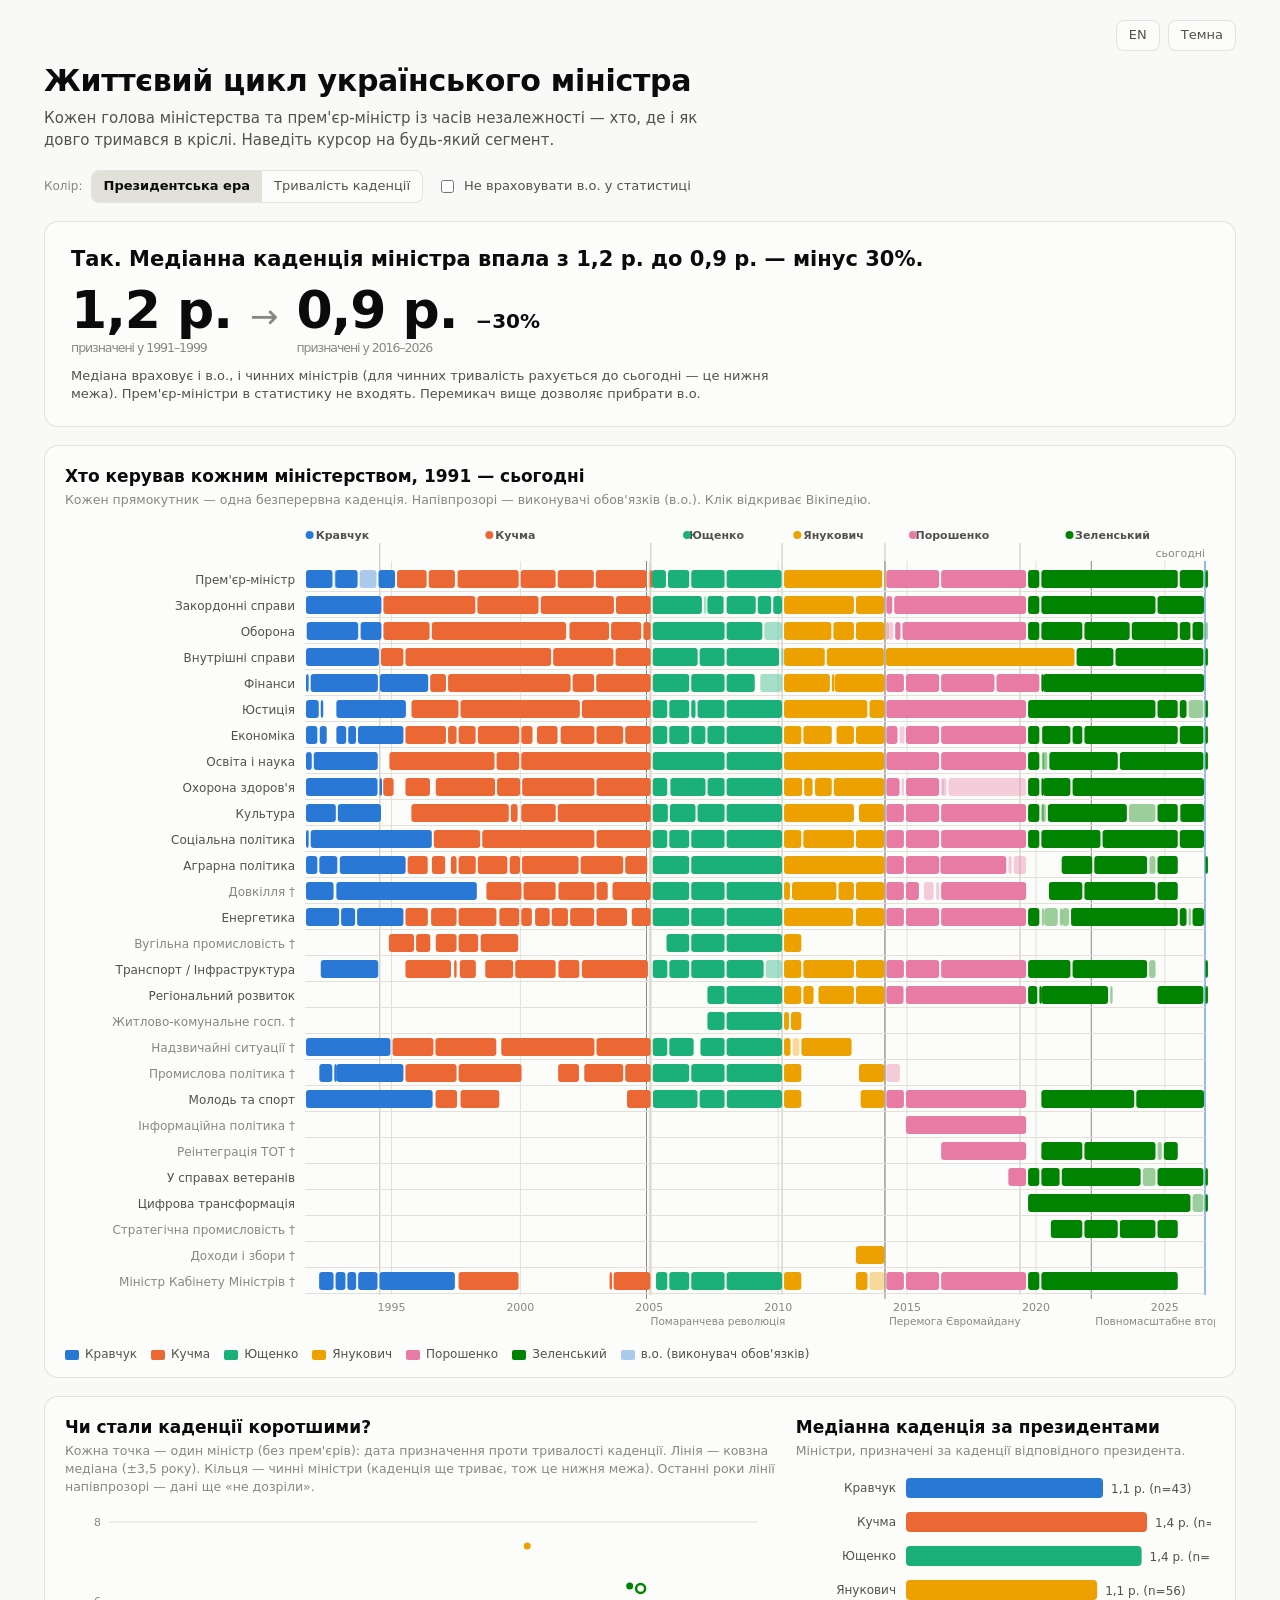
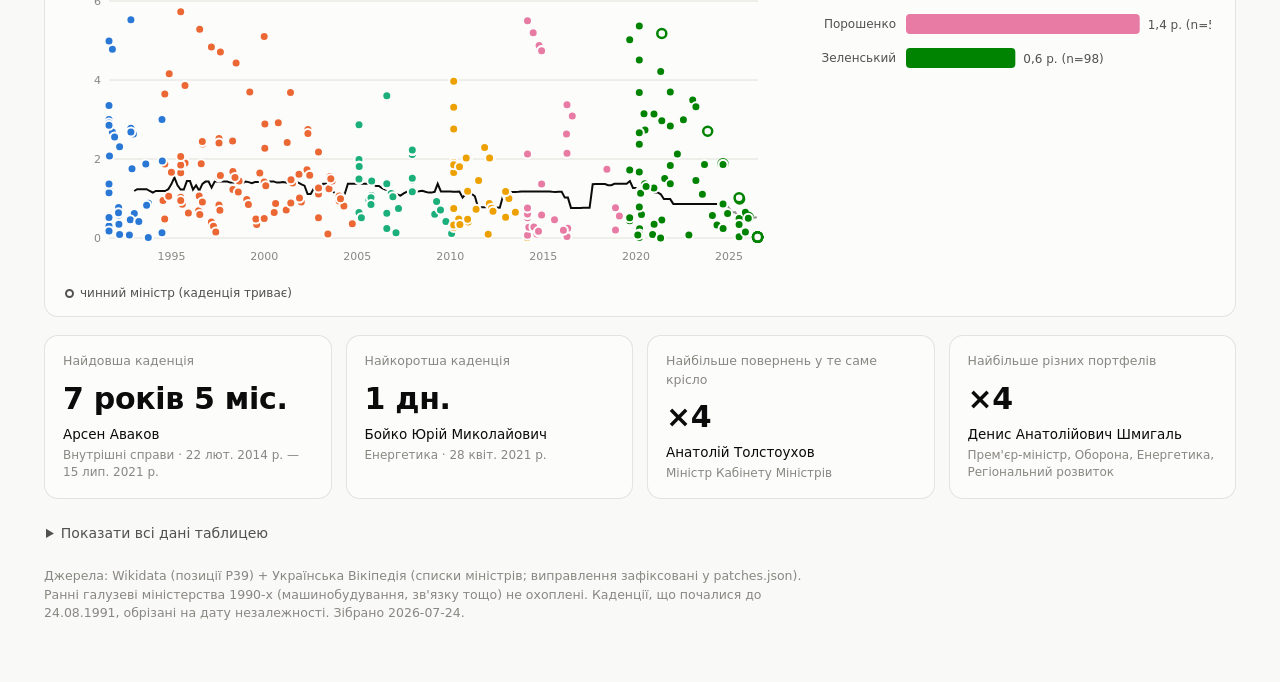
==== viz/index.html @ 1d7c1d6a "Add Ukraine ministers tenure dataset and interactive timeline Tenure data for every ministry head an" ====
<!DOCTYPE html>
<html lang="uk">
<head>
<meta charset="utf-8">
<meta name="viewport" content="width=device-width, initial-scale=1">
<title>Життєвий цикл українського міністра</title>
<link rel="stylesheet" href="style.css">
</head>
<body>
<div class="wrap">
  <header>
    <div class="topbar">
      <button id="lang-btn" class="ctl" type="button">EN</button>
      <button id="theme-btn" class="ctl" type="button">Темна</button>
    </div>
    <h1 id="title"></h1>
    <p id="subtitle" class="subtitle"></p>
  </header>

  <div class="controls">
    <span id="color-label" class="ctl-label"></span>
    <span class="seg" role="group">
      <button id="color-era" type="button" aria-pressed="true"></button>
      <button id="color-dur" type="button" aria-pressed="false"></button>
    </span>
    <label class="chk"><input type="checkbox" id="acting-chk"> <span id="acting-label-txt"></span></label>
  </div>

  <section id="hero" class="hero"></section>

  <section class="card">
    <h2 id="timeline-title"></h2>
    <p id="timeline-cap" class="cap"></p>
    <div class="scrollx"><div id="timeline-host"></div></div>
    <div id="tl-legend" class="legend"></div>
  </section>

  <section class="card">
    <div class="twocol">
      <div>
        <h2 id="trend-title"></h2>
        <p id="trend-cap" class="cap"></p>
        <div id="scatter-host"></div>
        <div id="trend-legend" class="legend"></div>
      </div>
      <div>
        <h2 id="era-title"></h2>
        <p id="era-cap" class="cap"></p>
        <div id="erabars-host"></div>
      </div>
    </div>
  </section>

  <section id="records" class="tiles"></section>

  <details class="tablewrap">
    <summary id="table-summary"></summary>
    <div class="scrollx"><div id="table-host"></div></div>
  </details>

  <footer><span id="footer-text"></span></footer>
</div>
<div id="tooltip" role="tooltip"></div>
<script src="data.js"></script>
<script src="app.js"></script>
</body>
</html>
---- viz/style.css ----
/* Ukraine ministers tenure — theme tokens & layout */

:root {
  color-scheme: light;
  --page: #f9f9f7;
  --surface: #fcfcfb;
  --ink: #0b0b0b;
  --ink-2: #52514e;
  --muted: #898781;
  --grid: #e1e0d9;
  --baseline: #c3c2b7;
  --border: rgba(11, 11, 11, 0.10);
  /* categorical era slots (validated order) */
  --era-kravchuk: #2a78d6;
  --era-kuchma: #eb6834;
  --era-yushchenko: #1baf7a;
  --era-yanukovych: #eda100;
  --era-poroshenko: #e87ba4;
  --era-zelensky: #008300;
  /* sequential (tenure length, light: light→dark = short→long) */
  --dur-0: #86b6ef;
  --dur-1: #5598e7;
  --dur-2: #2a78d6;
  --dur-3: #1c5cab;
  --dur-4: #0d366b;
  --accent: #2a78d6;
}
@media (prefers-color-scheme: dark) {
  :root:not([data-theme="light"]) {
    color-scheme: dark;
    --page: #0d0d0d;
    --surface: #1a1a19;
    --ink: #ffffff;
    --ink-2: #c3c2b7;
    --muted: #898781;
    --grid: #2c2c2a;
    --baseline: #383835;
    --border: rgba(255, 255, 255, 0.10);
    --era-kravchuk: #3987e5;
    --era-kuchma: #d95926;
    --era-yushchenko: #199e70;
    --era-yanukovych: #c98500;
    --era-poroshenko: #d55181;
    --era-zelensky: #008300;
    --dur-0: #184f95;
    --dur-1: #256abf;
    --dur-2: #3987e5;
    --dur-3: #6da7ec;
    --dur-4: #9ec5f4;
    --accent: #3987e5;
  }
}
:root[data-theme="dark"] {
  color-scheme: dark;
  --page: #0d0d0d;
  --surface: #1a1a19;
  --ink: #ffffff;
  --ink-2: #c3c2b7;
  --muted: #898781;
  --grid: #2c2c2a;
  --baseline: #383835;
  --border: rgba(255, 255, 255, 0.10);
  --era-kravchuk: #3987e5;
  --era-kuchma: #d95926;
  --era-yushchenko: #199e70;
  --era-yanukovych: #c98500;
  --era-poroshenko: #d55181;
  --era-zelensky: #008300;
  --dur-0: #184f95;
  --dur-1: #256abf;
  --dur-2: #3987e5;
  --dur-3: #6da7ec;
  --dur-4: #9ec5f4;
  --accent: #3987e5;
}

* { box-sizing: border-box; }
html, body { margin: 0; padding: 0; }
body {
  background: var(--page);
  color: var(--ink);
  font-family: system-ui, -apple-system, "Segoe UI", sans-serif;
  font-size: 15px;
  line-height: 1.45;
}
.wrap { max-width: 1240px; margin: 0 auto; padding: 20px 24px 60px; }

/* header */
.topbar { display: flex; justify-content: flex-end; gap: 8px; margin-bottom: 8px; }
h1 { font-size: 30px; margin: 4px 0 6px; letter-spacing: -0.01em; }
.subtitle { color: var(--ink-2); margin: 0 0 18px; max-width: 72ch; }

button.ctl {
  font: inherit; font-size: 13px;
  color: var(--ink-2);
  background: var(--surface);
  border: 1px solid var(--border);
  border-radius: 8px;
  padding: 5px 12px;
  cursor: pointer;
}
button.ctl:hover { color: var(--ink); }
button.ctl[aria-pressed="true"] { color: var(--ink); font-weight: 600; border-color: var(--baseline); }

.seg { display: inline-flex; border: 1px solid var(--border); border-radius: 8px; overflow: hidden; background: var(--surface); }
.seg button {
  font: inherit; font-size: 13px; border: 0; background: transparent;
  color: var(--ink-2); padding: 6px 12px; cursor: pointer;
}
.seg button[aria-pressed="true"] { background: var(--grid); color: var(--ink); font-weight: 600; }

.controls {
  display: flex; flex-wrap: wrap; align-items: center; gap: 14px;
  margin: 14px 0 18px;
}
.controls label.chk { display: inline-flex; align-items: center; gap: 7px; font-size: 13px; color: var(--ink-2); cursor: pointer; }
.controls .ctl-label { font-size: 12px; color: var(--muted); margin-right: -6px; }

/* hero */
.hero {
  background: var(--surface);
  border: 1px solid var(--border);
  border-radius: 14px;
  padding: 22px 26px;
  margin-bottom: 18px;
}
.hero .answer { font-size: 21px; font-weight: 650; margin: 0 0 10px; }
.hero .figures { display: flex; align-items: baseline; gap: 18px; flex-wrap: wrap; }
.hero .fig { font-size: 52px; font-weight: 650; letter-spacing: -0.02em; line-height: 1; }
.hero .arrow { font-size: 34px; color: var(--muted); }
.hero .figcap { display: block; font-size: 12.5px; color: var(--muted); margin-top: 6px; font-weight: 400; }
.hero .delta { font-size: 20px; font-weight: 650; }
.hero .note { color: var(--ink-2); font-size: 13px; margin: 12px 0 0; max-width: 90ch; }

/* cards */
.card {
  background: var(--surface);
  border: 1px solid var(--border);
  border-radius: 14px;
  padding: 18px 20px 14px;
  margin-bottom: 18px;
}
.card h2 { font-size: 17px; margin: 0 0 2px; }
.card .cap { color: var(--muted); font-size: 12.5px; margin: 0 0 12px; }
.scrollx { overflow-x: auto; }

svg text { font-family: inherit; }
svg .rowlabel { font-size: 12px; fill: var(--ink-2); }
svg .rowlabel.defunct { fill: var(--muted); }
svg .axis { font-size: 11px; fill: var(--muted); }
svg .eralabel { font-size: 11px; font-weight: 600; fill: var(--ink-2); }
svg .eventlabel { font-size: 10.5px; fill: var(--muted); }
svg .gridline { stroke: var(--grid); stroke-width: 1; }
svg .erabound { stroke: var(--baseline); stroke-width: 1; }
svg .eventline { stroke: var(--muted); stroke-width: 1; }
svg .todayline { stroke: var(--accent); stroke-width: 1; }
svg .trend { stroke: var(--ink); stroke-width: 2; fill: none; }
svg .trend.provisional { opacity: 0.45; }

/* era + duration fills */
.f-kravchuk { fill: var(--era-kravchuk); }
.f-kuchma { fill: var(--era-kuchma); }
.f-yushchenko { fill: var(--era-yushchenko); }
.f-yanukovych { fill: var(--era-yanukovych); }
.f-poroshenko { fill: var(--era-poroshenko); }
.f-zelensky { fill: var(--era-zelensky); }
.f-dur-0 { fill: var(--dur-0); }
.f-dur-1 { fill: var(--dur-1); }
.f-dur-2 { fill: var(--dur-2); }
.f-dur-3 { fill: var(--dur-3); }
.f-dur-4 { fill: var(--dur-4); }

rect.seg-mark { rx: 3; }
.seg-mark.acting { fill-opacity: 0.38; }
.seg-mark { cursor: pointer; }
.seg-mark:hover, .seg-mark.hl, .seg-mark:focus-visible {
  stroke: var(--ink); stroke-width: 1.5; outline: none;
}
circle.dot { stroke: var(--surface); stroke-width: 2; cursor: pointer; }
circle.dot.censored { fill: var(--surface); stroke-width: 2.5; }
circle.dot.censored.c-kravchuk { stroke: var(--era-kravchuk); }
circle.dot.censored.c-kuchma { stroke: var(--era-kuchma); }
circle.dot.censored.c-yushchenko { stroke: var(--era-yushchenko); }
circle.dot.censored.c-yanukovych { stroke: var(--era-yanukovych); }
circle.dot.censored.c-poroshenko { stroke: var(--era-poroshenko); }
circle.dot.censored.c-zelensky { stroke: var(--era-zelensky); }
circle.dot:hover, circle.dot.hl { stroke: var(--ink); }

/* legend */
.legend { display: flex; flex-wrap: wrap; gap: 14px; margin-top: 10px; align-items: center; }
.legend .item { display: inline-flex; align-items: center; gap: 6px; font-size: 12px; color: var(--ink-2); }
.legend .sw { width: 14px; height: 10px; border-radius: 2px; display: inline-block; }
.legend .sw.acting { opacity: 0.38; }
.legend .sw.ring { background: transparent; border: 2px solid var(--ink-2); border-radius: 50%; width: 9px; height: 9px; }
.sw.b-kravchuk { background: var(--era-kravchuk); }
.sw.b-kuchma { background: var(--era-kuchma); }
.sw.b-yushchenko { background: var(--era-yushchenko); }
.sw.b-yanukovych { background: var(--era-yanukovych); }
.sw.b-poroshenko { background: var(--era-poroshenko); }
.sw.b-zelensky { background: var(--era-zelensky); }
.sw.b-dur-0 { background: var(--dur-0); }
.sw.b-dur-1 { background: var(--dur-1); }
.sw.b-dur-2 { background: var(--dur-2); }
.sw.b-dur-3 { background: var(--dur-3); }
.sw.b-dur-4 { background: var(--dur-4); }

/* two-column analysis block */
.twocol { display: grid; grid-template-columns: 1.7fr 1fr; gap: 18px; }
@media (max-width: 900px) { .twocol { grid-template-columns: 1fr; } }

/* records tiles */
.tiles { display: grid; grid-template-columns: repeat(auto-fit, minmax(230px, 1fr)); gap: 14px; margin-bottom: 18px; }
.tile {
  background: var(--surface); border: 1px solid var(--border); border-radius: 14px;
  padding: 16px 18px;
}
.tile .lbl { font-size: 12.5px; color: var(--muted); margin-bottom: 6px; }
.tile .val { font-size: 30px; font-weight: 650; letter-spacing: -0.01em; }
.tile .who { font-size: 13.5px; margin-top: 5px; }
.tile .ctx { font-size: 12px; color: var(--muted); margin-top: 2px; }

/* tooltip */
#tooltip {
  position: fixed; z-index: 10; pointer-events: none;
  background: var(--surface); color: var(--ink);
  border: 1px solid var(--border); border-radius: 10px;
  box-shadow: 0 6px 24px rgba(0, 0, 0, 0.18);
  padding: 10px 12px; max-width: 300px; font-size: 12.5px;
  display: none;
}
#tooltip .tt-head { display: flex; gap: 10px; align-items: center; }
#tooltip img { width: 44px; height: 44px; border-radius: 50%; object-fit: cover; background: var(--grid); }
#tooltip .tt-name { font-weight: 650; font-size: 14px; }
#tooltip .tt-role { color: var(--ink-2); }
#tooltip .tt-line { margin-top: 6px; color: var(--ink-2); }
#tooltip .tt-line strong { color: var(--ink); }
#tooltip .badge {
  display: inline-block; font-size: 11px; padding: 1px 7px; border-radius: 999px;
  border: 1px solid var(--baseline); color: var(--ink-2); margin-right: 5px; margin-top: 6px;
}
#tooltip .tt-hint { margin-top: 7px; font-size: 11px; color: var(--muted); }

/* table view */
details.tablewrap { margin-bottom: 18px; }
details.tablewrap summary { cursor: pointer; color: var(--ink-2); font-size: 14px; padding: 6px 2px; }
.tablewrap .scrollx { max-height: 480px; overflow: auto; border: 1px solid var(--border); border-radius: 10px; }
table.dataview { border-collapse: collapse; width: 100%; font-size: 12.5px; }
.dataview th, .dataview td { text-align: left; padding: 5px 10px; border-bottom: 1px solid var(--grid); white-space: nowrap; }
.dataview th { position: sticky; top: 0; background: var(--surface); color: var(--muted); font-weight: 600; }
.dataview td.num { font-variant-numeric: tabular-nums; }

footer { color: var(--muted); font-size: 12.5px; max-width: 100ch; }
footer a { color: var(--ink-2); }
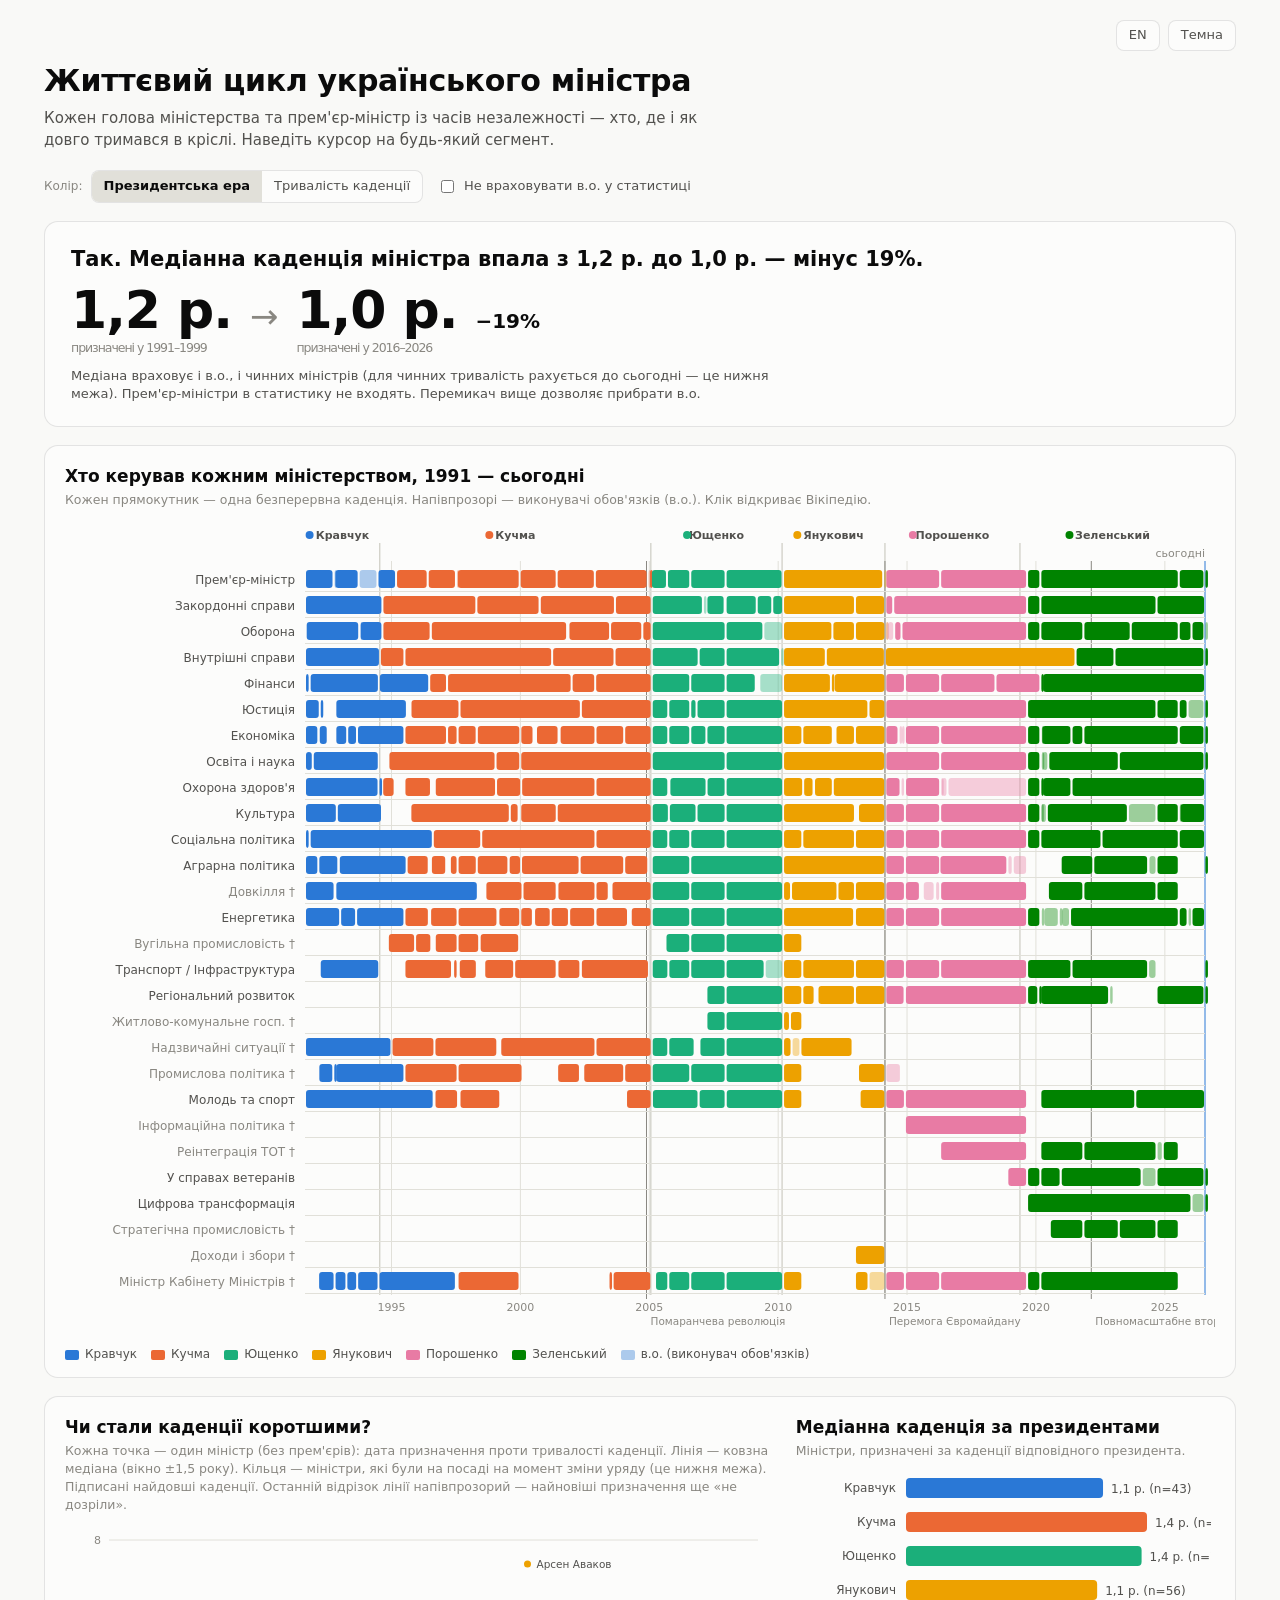
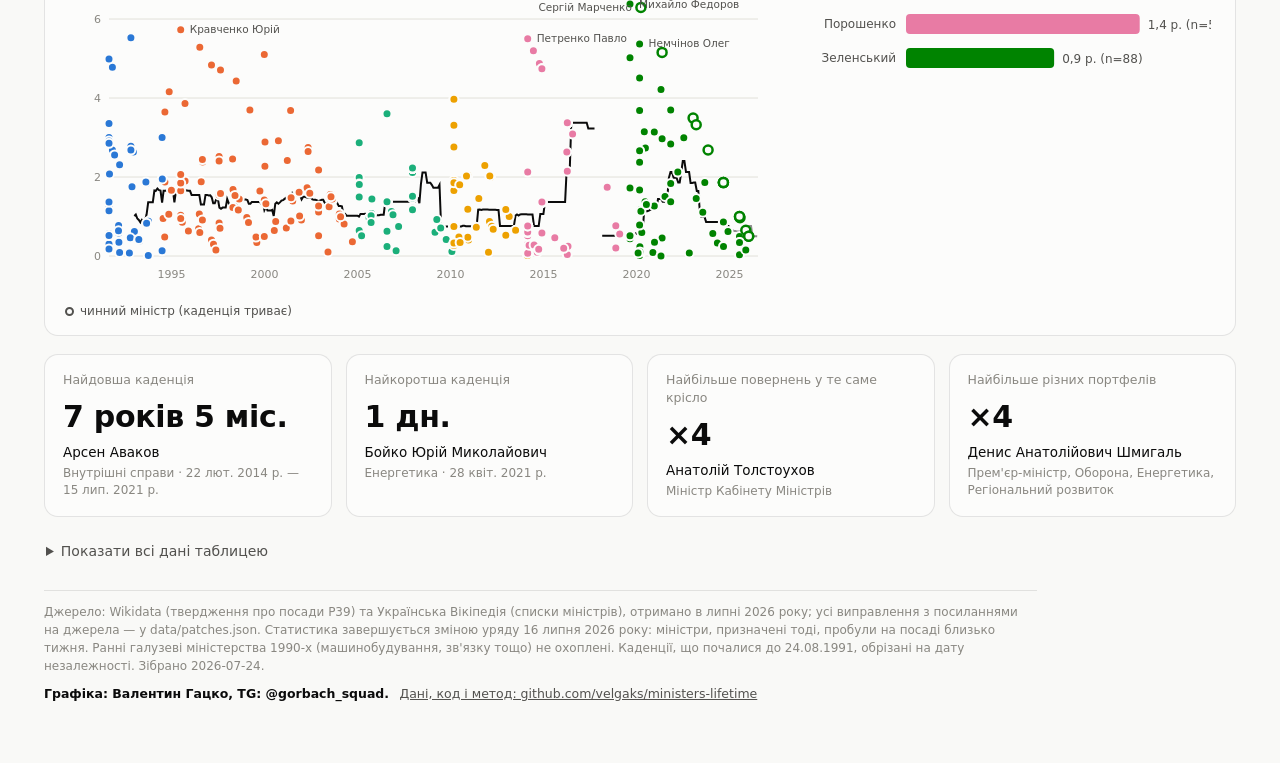
==== commit 6bdab32e: "Add attribution to every chart; tighten the trend panel Trend panel (interactive page): - Rolling me" ====
--- a/viz/index.html
+++ b/viz/index.html
@@ -58,7 +58,11 @@
     <div class="scrollx"><div id="table-host"></div></div>
   </details>
 
-  <footer><span id="footer-text"></span></footer>
+  <footer>
+    <p id="footer-note" class="fnote"></p>
+    <p class="fcredit"><span id="footer-credit"></span>
+      <a id="footer-repo" href="https://github.com/velgaks/ministers-lifetime" target="_blank" rel="noopener"></a></p>
+  </footer>
 </div>
 <div id="tooltip" role="tooltip"></div>
 <script src="data.js"></script>
--- a/viz/style.css
+++ b/viz/style.css
@@ -150,6 +150,7 @@
 svg .axis { font-size: 11px; fill: var(--muted); }
 svg .eralabel { font-size: 11px; font-weight: 600; fill: var(--ink-2); }
 svg .eventlabel { font-size: 10.5px; fill: var(--muted); }
+svg .outlier { font-size: 10.5px; fill: var(--ink-2); pointer-events: none; }
 svg .gridline { stroke: var(--grid); stroke-width: 1; }
 svg .erabound { stroke: var(--baseline); stroke-width: 1; }
 svg .eventline { stroke: var(--muted); stroke-width: 1; }
@@ -249,5 +250,12 @@
 .dataview th { position: sticky; top: 0; background: var(--surface); color: var(--muted); font-weight: 600; }
 .dataview td.num { font-variant-numeric: tabular-nums; }
 
-footer { color: var(--muted); font-size: 12.5px; max-width: 100ch; }
-footer a { color: var(--ink-2); }
+/* attribution block: muted method note, then a strong credit line and repo link */
+footer { max-width: 104ch; margin-top: 22px; }
+footer .fnote {
+  color: var(--muted); font-size: 12px; line-height: 1.5; margin: 0 0 10px;
+  padding-top: 12px; border-top: 1px solid var(--border);
+}
+footer .fcredit { color: var(--ink); font-size: 12.5px; font-weight: 650; margin: 0; }
+footer .fcredit a { color: var(--ink-2); font-weight: 400; margin-left: 6px; }
+footer .fcredit a:hover { color: var(--accent); }
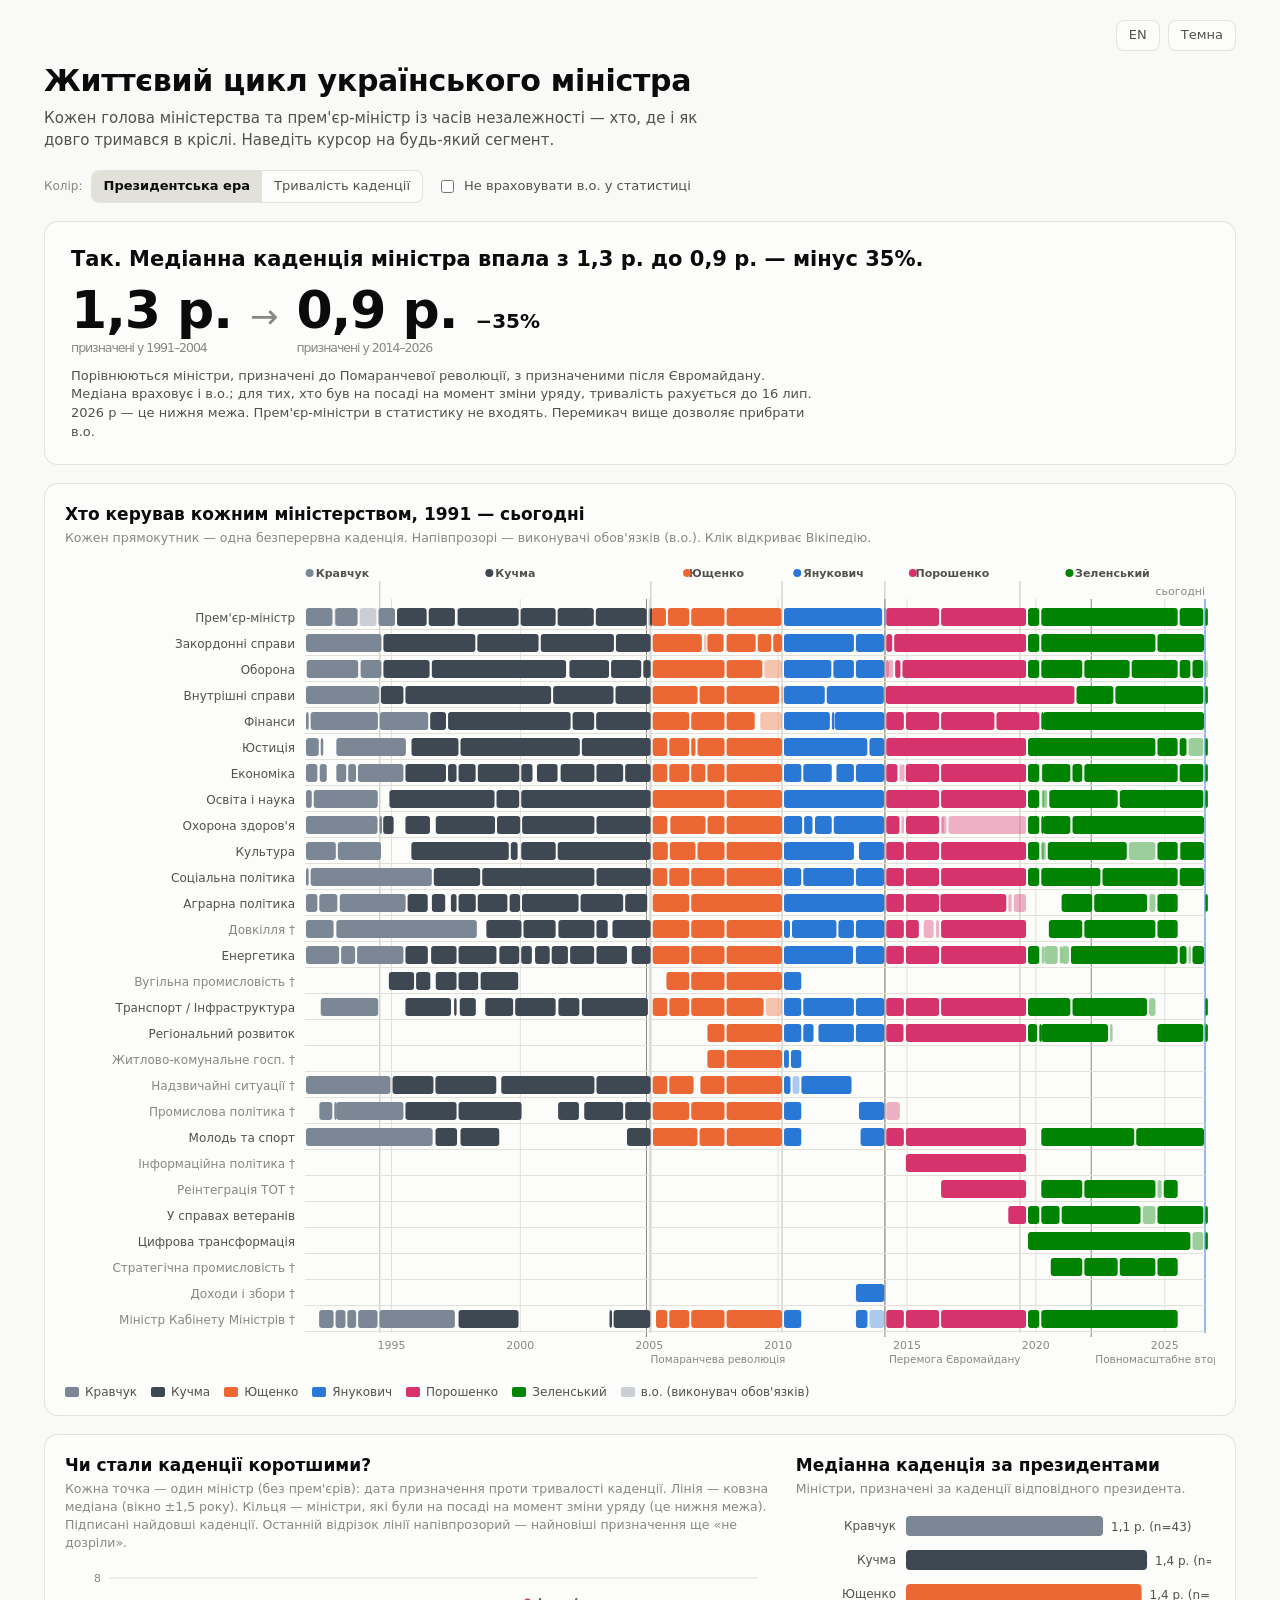
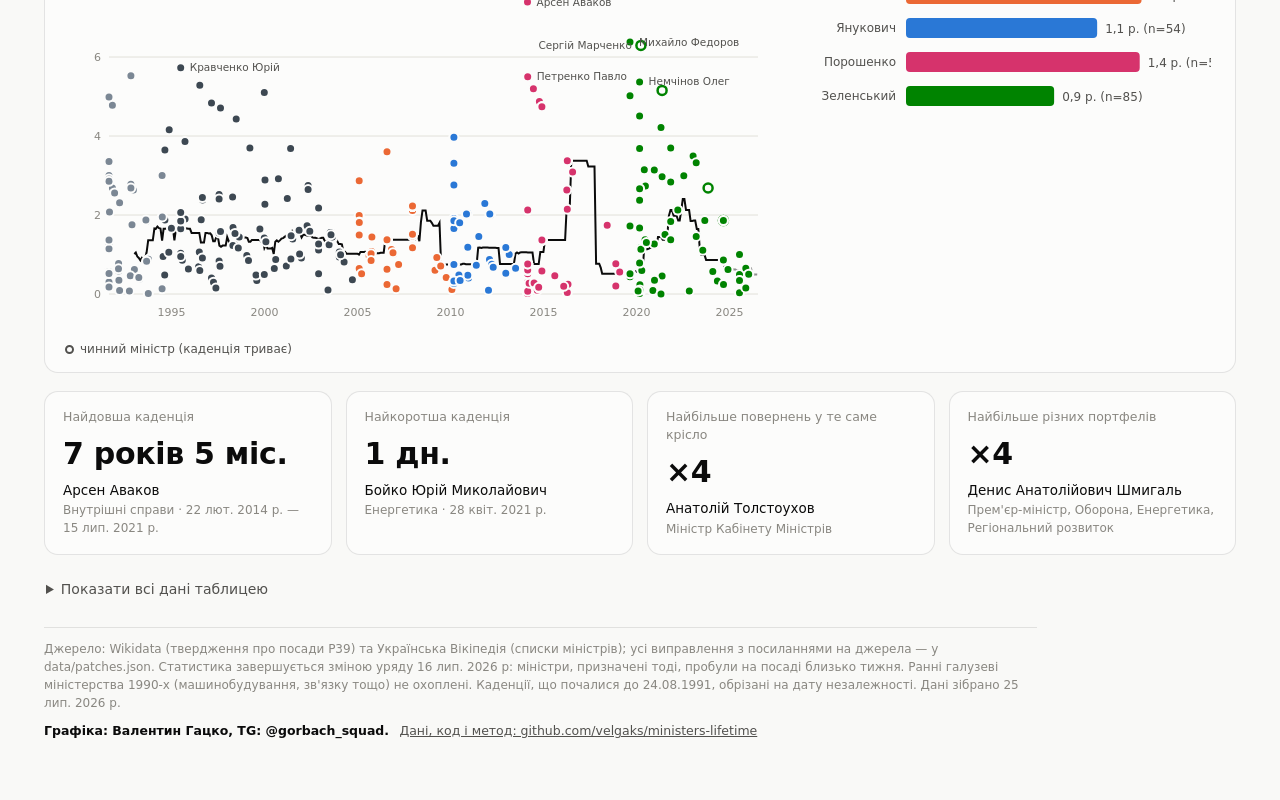
==== commit d1256b20: "Audit build.py's analytical decisions; split the two duration meanings Same consistency pass as for " ====
--- a/viz/index.html
+++ b/viz/index.html
@@ -55,6 +55,7 @@
 
   <details class="tablewrap">
     <summary id="table-summary"></summary>
+    <p id="table-note" class="tnote"></p>
     <div class="scrollx"><div id="table-host"></div></div>
   </details>
 
--- a/viz/style.css
+++ b/viz/style.css
@@ -10,12 +10,17 @@
   --grid: #e1e0d9;
   --baseline: #c3c2b7;
   --border: rgba(11, 11, 11, 0.10);
-  /* categorical era slots (validated order) */
-  --era-kravchuk: #2a78d6;
-  --era-kuchma: #eb6834;
-  --era-yushchenko: #1baf7a;
-  --era-yanukovych: #eda100;
-  --era-poroshenko: #e87ba4;
+  /* Presidential colours = the party that carried each president.
+     Yushchenko orange (Our Ukraine / Orange Revolution), Yanukovych blue
+     (Party of Regions), Poroshenko crimson (European Solidarity — their red;
+     blue is taken, and brighter red is indistinguishable from green under
+     deuteranopia), Zelensky green (Servant of the People). Kravchuk and Kuchma
+     ran as independents with no party branding, hence neutral blue-greys. */
+  --era-kravchuk: #7b8794;
+  --era-kuchma: #3d4852;
+  --era-yushchenko: #eb6834;
+  --era-yanukovych: #2a78d6;
+  --era-poroshenko: #d6336c;
   --era-zelensky: #008300;
   /* sequential (tenure length, light: light→dark = short→long) */
   --dur-0: #86b6ef;
@@ -36,12 +41,12 @@
     --grid: #2c2c2a;
     --baseline: #383835;
     --border: rgba(255, 255, 255, 0.10);
-    --era-kravchuk: #3987e5;
-    --era-kuchma: #d95926;
-    --era-yushchenko: #199e70;
-    --era-yanukovych: #c98500;
-    --era-poroshenko: #d55181;
-    --era-zelensky: #008300;
+    --era-kravchuk: #b3c2d1;
+    --era-kuchma: #55636f;
+    --era-yushchenko: #d95926;
+    --era-yanukovych: #3987e5;
+    --era-poroshenko: #e0558a;
+    --era-zelensky: #0ca30c;
     --dur-0: #184f95;
     --dur-1: #256abf;
     --dur-2: #3987e5;
@@ -60,12 +65,12 @@
   --grid: #2c2c2a;
   --baseline: #383835;
   --border: rgba(255, 255, 255, 0.10);
-  --era-kravchuk: #3987e5;
-  --era-kuchma: #d95926;
-  --era-yushchenko: #199e70;
-  --era-yanukovych: #c98500;
-  --era-poroshenko: #d55181;
-  --era-zelensky: #008300;
+  --era-kravchuk: #b3c2d1;
+  --era-kuchma: #55636f;
+  --era-yushchenko: #d95926;
+  --era-yanukovych: #3987e5;
+  --era-poroshenko: #e0558a;
+  --era-zelensky: #0ca30c;
   --dur-0: #184f95;
   --dur-1: #256abf;
   --dur-2: #3987e5;
@@ -259,3 +264,4 @@
 footer .fcredit { color: var(--ink); font-size: 12.5px; font-weight: 650; margin: 0; }
 footer .fcredit a { color: var(--ink-2); font-weight: 400; margin-left: 6px; }
 footer .fcredit a:hover { color: var(--accent); }
+.tablewrap .tnote { color: var(--muted); font-size: 11.5px; margin: 0 0 8px; max-width: 100ch; }
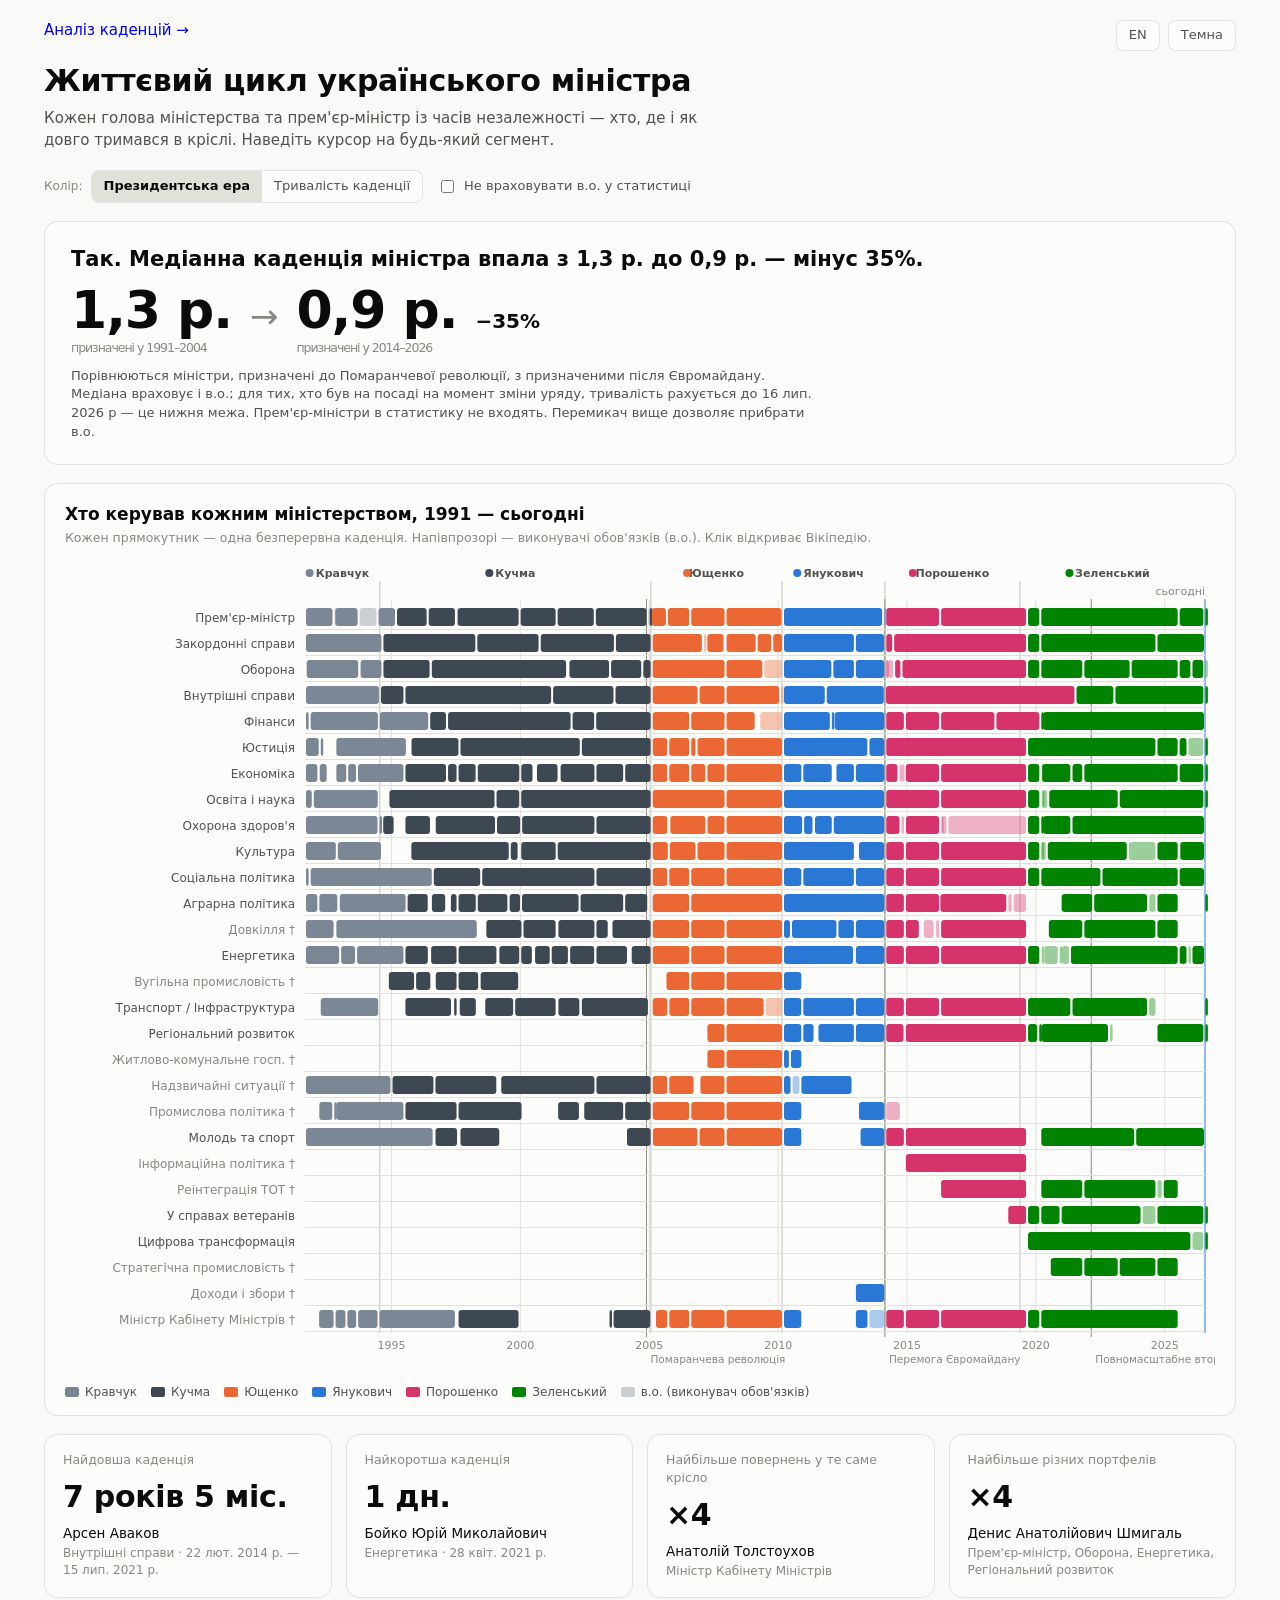
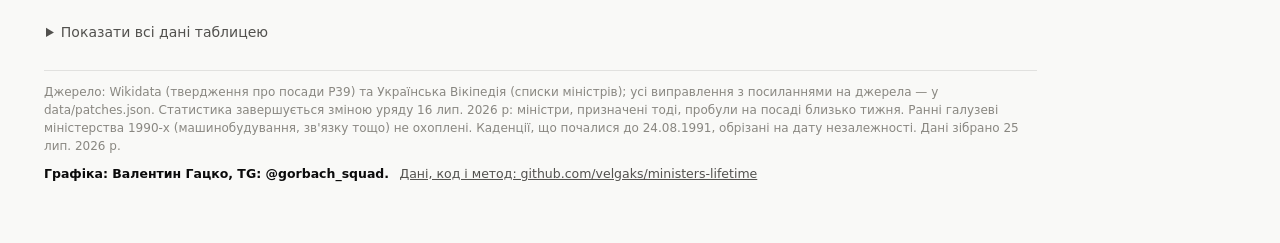
==== commit 5de6384b: "Add the runway analysis; split the viz into two sheets Q8 in tenure_trends.R plots each minister's t" ====
--- a/viz/index.html
+++ b/viz/index.html
@@ -10,6 +10,7 @@
 <div class="wrap">
   <header>
     <div class="topbar">
+      <a id="sheet-link" class="ctl sheetlink" href="runway.html"></a>
       <button id="lang-btn" class="ctl" type="button">EN</button>
       <button id="theme-btn" class="ctl" type="button">Темна</button>
     </div>
@@ -35,22 +36,6 @@
     <div id="tl-legend" class="legend"></div>
   </section>
 
-  <section class="card">
-    <div class="twocol">
-      <div>
-        <h2 id="trend-title"></h2>
-        <p id="trend-cap" class="cap"></p>
-        <div id="scatter-host"></div>
-        <div id="trend-legend" class="legend"></div>
-      </div>
-      <div>
-        <h2 id="era-title"></h2>
-        <p id="era-cap" class="cap"></p>
-        <div id="erabars-host"></div>
-      </div>
-    </div>
-  </section>
-
   <section id="records" class="tiles"></section>
 
   <details class="tablewrap">
@@ -67,6 +52,7 @@
 </div>
 <div id="tooltip" role="tooltip"></div>
 <script src="data.js"></script>
+<script src="common.js"></script>
 <script src="app.js"></script>
 </body>
 </html>
--- a/viz/style.css
+++ b/viz/style.css
@@ -29,6 +29,15 @@
   --dur-3: #1c5cab;
   --dur-4: #0d366b;
   --accent: #2a78d6;
+  /* runway sheet: confirmed vs never-confirmed acting. Blue is the single-series
+     accent, orange the second accent — the same two the R figure uses. */
+  --status-confirmed: #2a78d6;
+  --status-acting: #eb6834;
+  /* left early → left with the government → outlived it. An ordered sequence, so
+     one hue light to dark rather than three unrelated colours. */
+  --place-0: #86b6ef;
+  --place-1: #2a78d6;
+  --place-2: #0d366b;
 }
 @media (prefers-color-scheme: dark) {
   :root:not([data-theme="light"]) {
@@ -53,6 +62,12 @@
     --dur-3: #6da7ec;
     --dur-4: #9ec5f4;
     --accent: #3987e5;
+    --status-confirmed: #3987e5;
+    --status-acting: #d95926;
+    /* the ramp inverts in dark mode, as the duration ramp above does */
+    --place-0: #184f95;
+    --place-1: #3987e5;
+    --place-2: #9ec5f4;
   }
 }
 :root[data-theme="dark"] {
@@ -77,6 +92,11 @@
   --dur-3: #6da7ec;
   --dur-4: #9ec5f4;
   --accent: #3987e5;
+  --status-confirmed: #3987e5;
+  --status-acting: #d95926;
+  --place-0: #184f95;
+  --place-1: #3987e5;
+  --place-2: #9ec5f4;
 }
 
 * { box-sizing: border-box; }
@@ -162,6 +182,30 @@
 svg .todayline { stroke: var(--accent); stroke-width: 1; }
 svg .trend { stroke: var(--ink); stroke-width: 2; fill: none; }
 svg .trend.provisional { opacity: 0.45; }
+/* runway sheet */
+/* --muted, not --baseline: this is the line the entire chart is read against, so
+   it must not be the faintest thing on the canvas in either theme */
+svg .diagonal { stroke: var(--muted); stroke-width: 1.25; }
+svg .leader { stroke: var(--muted); stroke-width: 0.6; }
+svg .regionlabel { font-size: 11.5px; fill: var(--ink-2); }
+svg .barvalue { font-size: 11.5px; font-weight: 600; fill: var(--ink); }
+/* on the mid-ramp segment the ink colour has too little contrast either way, so
+   that one label goes white — checked against both themes */
+svg .barvalue.on-mid { fill: #ffffff; }
+/* a segment too thin to hold its number gets it just below the bar instead */
+svg .barvalue.outside { fill: var(--ink-2); font-weight: 600; }
+rect.placebar { rx: 2; }
+.placebar.p-0 { fill: var(--place-0); }
+.placebar.p-1 { fill: var(--place-1); }
+.placebar.p-2 { fill: var(--place-2); }
+/* a control that governs only the card it sits in, rather than the whole page */
+.cardctl { display: flex; justify-content: flex-end; margin: -4px 0 10px; }
+.cardctl label.chk {
+  display: inline-flex; align-items: center; gap: 7px;
+  font-size: 12.5px; color: var(--ink-2); cursor: pointer;
+}
+.sheetlink { text-decoration: none; margin-right: auto; }
+.sheetlink:hover { color: var(--ink); border-color: var(--baseline); }
 
 /* era + duration fills */
 .f-kravchuk { fill: var(--era-kravchuk); }
@@ -190,7 +234,11 @@
 circle.dot.censored.c-yanukovych { stroke: var(--era-yanukovych); }
 circle.dot.censored.c-poroshenko { stroke: var(--era-poroshenko); }
 circle.dot.censored.c-zelensky { stroke: var(--era-zelensky); }
+circle.dot.censored.c-confirmed { stroke: var(--status-confirmed); }
+circle.dot.censored.c-acting { stroke: var(--status-acting); }
 circle.dot:hover, circle.dot.hl { stroke: var(--ink); }
+.f-confirmed { fill: var(--status-confirmed); }
+.f-acting { fill: var(--status-acting); }
 
 /* legend */
 .legend { display: flex; flex-wrap: wrap; gap: 14px; margin-top: 10px; align-items: center; }
@@ -209,10 +257,15 @@
 .sw.b-dur-2 { background: var(--dur-2); }
 .sw.b-dur-3 { background: var(--dur-3); }
 .sw.b-dur-4 { background: var(--dur-4); }
-
-/* two-column analysis block */
-.twocol { display: grid; grid-template-columns: 1.7fr 1fr; gap: 18px; }
-@media (max-width: 900px) { .twocol { grid-template-columns: 1fr; } }
+.sw.b-confirmed { background: var(--status-confirmed); }
+.sw.b-acting { background: var(--status-acting); }
+
+/* two-column analysis block. minmax(0, …) rather than a bare fr: an fr track will
+   not shrink below its content's min-content, so the trend chart's 620px floor
+   stretched the column and pushed the whole card wider instead of letting the
+   .scrollx wrapper scroll it. */
+.twocol { display: grid; grid-template-columns: minmax(0, 1.7fr) minmax(0, 1fr); gap: 18px; }
+@media (max-width: 900px) { .twocol { grid-template-columns: minmax(0, 1fr); } }
 
 /* records tiles */
 .tiles { display: grid; grid-template-columns: repeat(auto-fit, minmax(230px, 1fr)); gap: 14px; margin-bottom: 18px; }
